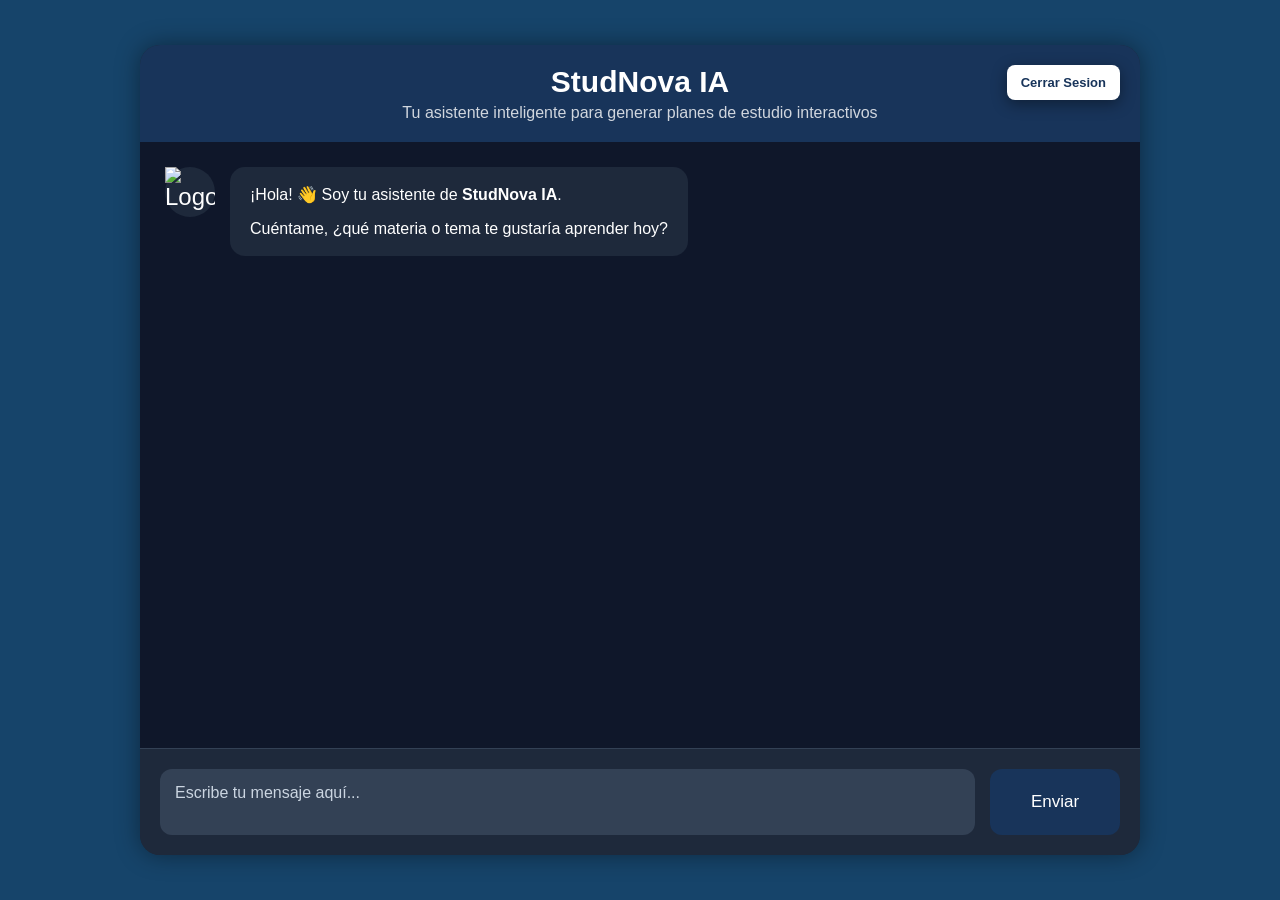
==== ia/interfaz.html @ df1944ea "nose" ====
<!DOCTYPE html>
<html lang="es">
<head>
    <meta charset="UTF-8">
    <meta name="viewport" content="width=device-width, initial-scale=1.0">
    <title>StudNova IA - Chat</title>
    <link rel="stylesheet" href="/ia/css.css">
</head>
<body>

    <div class="contenedor">
        <div class="header">
           <button type="button" class="cerrar-sesion" onclick="cerrarSesion()">Cerrar Sesion</button>
            <h1>StudNova IA</h1>
            <p>Tu asistente inteligente para generar planes de estudio interactivos</p>
        </div>

        <div class="chat" id="chat-box">
            <div class="mensaje">
                <div class="avatar"> <img src="/login/image.png" alt="Logo" width="50" height="50" class="logo"></div>
                <div class="contenido">
                    <p>¡Hola! 👋 Soy tu asistente de <strong>StudNova IA</strong>.</p>
                    <p style="margin-top: 8px;">Cuéntame, ¿qué materia o tema te gustaría aprender hoy?</p>
                </div>
            </div>
        </div>

        <div class="escribir">
            <textarea id="prompt-input" rows="2" placeholder="Escribe tu mensaje aquí..." onkeydown="manejarEnter(event)"></textarea>
            <button id="btn-enviar" onclick="enviarMensaje()">Enviar</button>
        </div>
    </div>

    <script>
        function cerrarSesion() {
            if (!confirm("¿Seguro que quieres cerrar sesión?")) return;
            localStorage.clear();
            sessionStorage.clear();
            window.location.href = "/login/login.html";
        }

        const chatBox = document.getElementById('chat-box');
        const promptInput = document.getElementById('prompt-input');
        const btnEnviar = document.getElementById('btn-enviar');
        let historialConversacion = [];

        function manejarEnter(e) {
            if (e.key === 'Enter' && !e.shiftKey) {
                e.preventDefault();
                enviarMensaje();
            }
        }

        async function enviarMensaje() {
            const texto = promptInput.value.trim();
            if (!texto) return;
            agregarMensajeUsuario(texto);
            historialConversacion.push({ rol: "usuario", texto: texto });
            promptInput.value = '';
            btnEnviar.disabled = true;
            btnEnviar.style.opacity = '0.5';
            const idCarga = agregarMensajeCarga();
            scrollAlFondo();
            try {
                const respuesta = await fetch('/api/ia/generar', {
                    method: 'POST',
                    headers: { 'Content-Type': 'application/json' },
                    body: JSON.stringify({ prompt: texto, historial: historialConversacion })
                });
                let datos;
                const textoRespuesta = await respuesta.text();
                try { datos = JSON.parse(textoRespuesta); } catch { throw new Error(textoRespuesta || 'Error en la respuesta del servidor'); }
                if (!respuesta.ok) throw new Error(datos.detail || 'Ocurrió un error al procesar');
                const textoIA = datos.mensaje || "He procesado tu respuesta.";
                historialConversacion.push({ rol: "ia", texto: textoIA });
                removerElemento(idCarga);
                agregarMensajeIA(datos);
            } catch (error) {
                removerElemento(idCarga);
                agregarMensajeError(error.message);
            } finally {
                btnEnviar.disabled = false;
                btnEnviar.style.opacity = '1';
                promptInput.focus();
                scrollAlFondo();
            }
        }

        function agregarMensajeUsuario(texto) {
            const div = document.createElement('div');
            div.className = 'mensaje';
            div.style.flexDirection = 'row-reverse';
            div.innerHTML = `<div class="avatar" style="background:#1e293b">👩🏻‍💻</div><div class="contenido" style="background:#1e293b"><p>${escaparHTML(texto)}</p></div>`;
            chatBox.appendChild(div);
        }
        function agregarMensajeCarga() {
            const id = 'carga-' + Date.now();
            const div = document.createElement('div');
            div.className = 'mensaje';
            div.id = id;
            div.innerHTML = `<div class="avatar">🤖</div><div class="contenido"><p>⏳ <em>StudNova IA está respondiendo...</em></p></div>`;
            chatBox.appendChild(div);
            return id;
        }
        function agregarMensajeIA(datos) {
            const div = document.createElement('div');
            div.className = 'mensaje';
            const tienePlan = (datos.tipo === "plan_generado") || (datos.plan && datos.plan.modulos && datos.plan.modulos.length > 0) || (datos.modulos && datos.modulos.length > 0);
            if (!tienePlan) {
                const mensajeTexto = datos.mensaje || (typeof datos === 'string' ? datos : "Cuéntame más sobre lo que quieres aprender.");
                div.innerHTML = `<div class="avatar">🤖</div><div class="contenido"><p>${escaparHTML(mensajeTexto)}</p></div>`;
            } else {
                const planObjeto = datos.plan || datos;
                localStorage.setItem("plan_estudio_actual", JSON.stringify(planObjeto));
                const mensajeTexto = datos.mensaje || "✨ ¡Plan de estudio generado con éxito!";
                div.innerHTML = `<div class="avatar">🤖</div><div class="contenido" style="width: 85%;"><p><strong>${escaparHTML(mensajeTexto)}</strong></p><p style="margin-top: 5px; font-size: 14px; opacity: 0.9;">He estructurado tu ruta de aprendizaje a tu medida con quizzes y control de fatiga.</p><div style="margin: 12px 0;"><a href="/principal/interfaz plan de estudio/visor_plan.html" target="_blank" style="display:inline-block; padding: 8px 16px; background:#2563eb; color:white; text-decoration:none; border-radius:8px; font-weight:bold; font-size:14px;">↗️ Abrir Plan en Pantalla Completa</a></div><div style="border-radius: 10px; overflow: hidden; border: 1px solid #334155; margin-top: 10px;"><iframe src="/principal/interfaz plan de estudio/visor_plan.html" style="width: 100%; height: 500px; border: none; background: #0f172a;"></iframe></div></div>`;
            }
            chatBox.appendChild(div);
        }
        function agregarMensajeError(mensaje) {
            const div = document.createElement('div');
            div.className = 'mensaje';
            div.innerHTML = `<div class="avatar" style="background:#dc2626;">⚠️</div><div class="contenido" style="background:#7f1d1d;"><p><strong>Error:</strong> ${escaparHTML(mensaje)}</p></div>`;
            chatBox.appendChild(div);
        }
        function removerElemento(id) { const el = document.getElementById(id); if (el) el.remove(); }
        function scrollAlFondo() { chatBox.scrollTop = chatBox.scrollHeight; }
        function escaparHTML(str) { return str.replace(/&/g, "&amp;").replace(/</g, "&lt;").replace(/>/g, "&gt;"); }
    </script>
</body>
</html>
---- ia/css.css ----
*{
    margin:0;
    padding:0;
    box-sizing:border-box;
    font-family:Arial, Helvetica, sans-serif;
}

body{
    background:#16446A;
    display:flex;
    justify-content:center;
    align-items:center;
    height:100vh;
}

.contenedor{
    width:1000px;
    height:90vh;
    background:#1e293b;
    border-radius:20px;
    overflow:hidden;
    display:flex;
    flex-direction:column;
    box-shadow:0px 0px 25px rgba(0,0,0,.4);
    
}

.header{
    background:#18345A;
    color:white;
    padding:20px;
    text-align:center;
    position: relative;
    
}

.header h1{
    font-size:30px;
}

.header p{
    margin-top:5px;
    opacity:.8;
}

.chat{
    flex:1;
    padding:25px;
    overflow-y:auto;
    background:#0f172a;
}

.mensaje{
    display:flex;
    gap:15px;
    margin-bottom:20px;
}

.avatar{
    width:50px;
    height:50px;
    border-radius:50%;
    background:#1e293b;
    color:white;
    display:flex;
    justify-content:center;
    align-items:center;
    font-size:24px;
}

.contenido{
    background:#1e293b;
    color:white;
    padding:15px 20px;
    border-radius:15px;
    max-width:75%;
    line-height:1.6;
}

.escribir{
    display:flex;
    gap:15px;
    padding:20px;
    background:#1e293b;
    border-top:1px solid #334155;
}

textarea{
    flex:1;
    resize:none;
    border:none;
    outline:none;
    border-radius:12px;
    padding:15px;
    font-size:16px;
    background:#334155;
    color:white;
}

textarea::placeholder{
    color:#cbd5e1;
}

button{
    width:130px;
    border:none;
    border-radius:12px;
    background:#18345A;
    color:white;
    font-size:17px;
    cursor:pointer;
    transition:.3s;
}

button:hover{
    background:#1d4ed8;
}

::-webkit-scrollbar{
    width:8px;
}

::-webkit-scrollbar-thumb{
    background:#475569;
    border-radius:10px;
}

::-webkit-scrollbar-track{
    background:#0f172a;
}

.header{
    background:#18345A;
    color:white;
    padding:20px;
    text-align:center;
    position: relative; /* <-- ESTO ES LO IMPORTANTE */
}

.cerrar-sesion{
    position: absolute;
    top: 20px;
    right: 20px;
    z-index: 10;

    width: auto; /* ya no 40px porque "Cerrar Sesion" no cabe en 40px */
    height: 35px;
    padding: 0 14px;

    display: flex;
    justify-content: center;
    align-items: center;

    background: white;
    color: #18345A;
    font-weight: bold;
    font-size: 13px;
    border-radius: 8px;
    border: none;
    box-shadow: 0 4px 15px rgba(0,0,0,0.4);
    cursor: pointer;
    text-decoration: none;
}

.cerrar-sesion:hover{
    background: #ff4444;
    color: white;
}
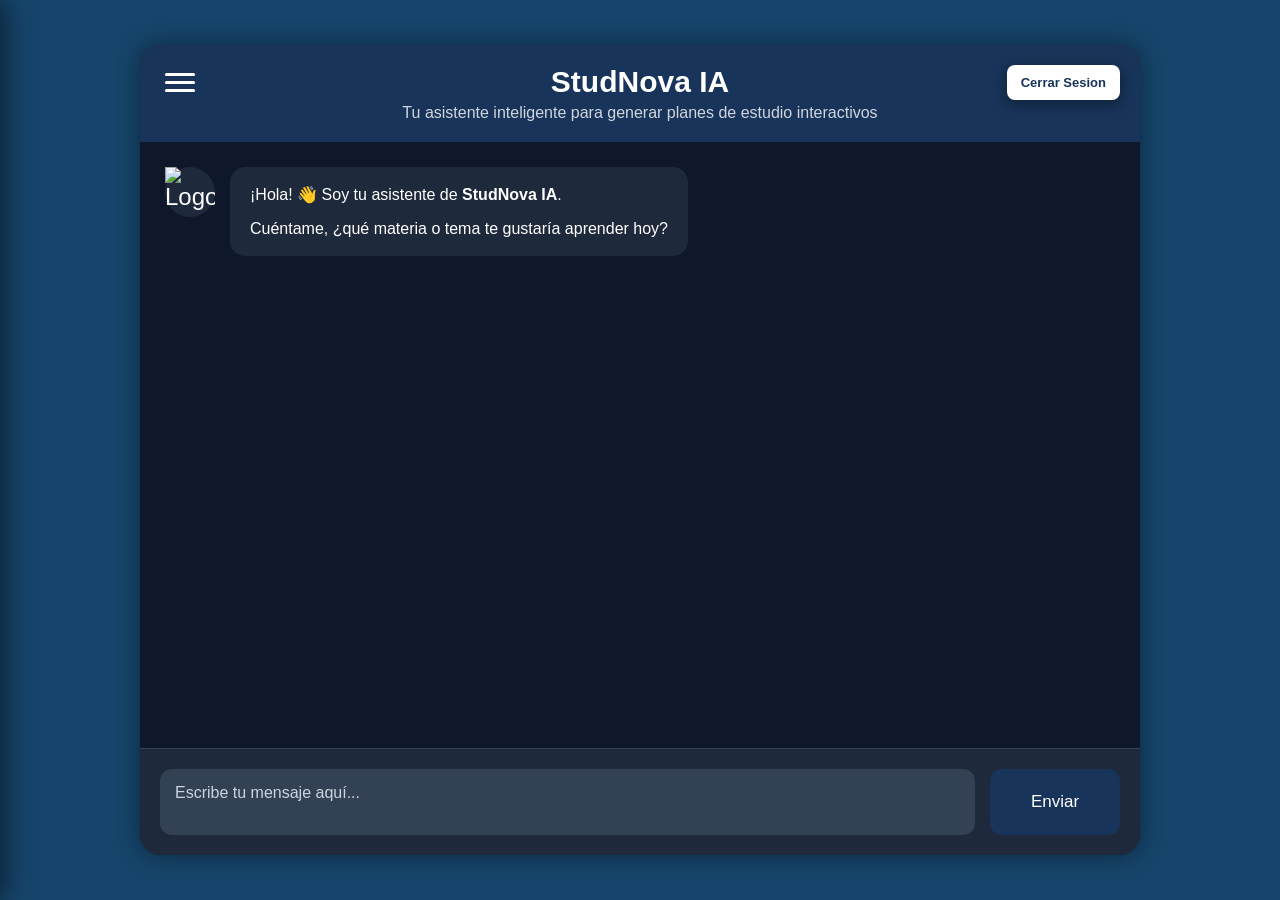
==== commit 6d1e07c0: "nuevos codigos" ====
--- a/ia/interfaz.html
+++ b/ia/interfaz.html
@@ -8,9 +8,31 @@
 </head>
 <body>
 
+    <!-- Overlay para cerrar el menú al hacer clic afuera -->
+    <div class="overlay" id="overlay" onclick="toggleMenu()"></div>
+
+    <!-- Menú Lateral Izquierdo (Historial) -->
+    <aside class="sidebar" id="sidebar">
+        <div class="sidebar-header">
+            <h2>Historial de Planes</h2>
+            <button class="close-btn" id="closeBtn" onclick="toggleMenu()">&times;</button>
+        </div>
+        <div class="sidebar-content">
+            <ul class="history-list" id="history-list">
+                <!-- Los planes guardados se cargarán aquí dinámicamente desde la BD -->
+            </ul>
+        </div>
+    </aside>
+
     <div class="contenedor">
         <div class="header">
-           <button type="button" class="cerrar-sesion" onclick="cerrarSesion()">Cerrar Sesion</button>
+            <!-- Botón Menú Hamburguesa en la zona izquierda -->
+            <button class="hamburger-btn" id="menuToggle" onclick="toggleMenu()" aria-label="Abrir historial">
+                <span></span>
+                <span></span>
+                <span></span>
+            </button>
+            <button type="button" class="cerrar-sesion" onclick="cerrarSesion()">Cerrar Sesion</button>
             <h1>StudNova IA</h1>
             <p>Tu asistente inteligente para generar planes de estudio interactivos</p>
         </div>
@@ -42,7 +64,19 @@
         const chatBox = document.getElementById('chat-box');
         const promptInput = document.getElementById('prompt-input');
         const btnEnviar = document.getElementById('btn-enviar');
+        const sidebar = document.getElementById('sidebar');
+        const overlay = document.getElementById('overlay');
+        const historyList = document.getElementById('history-list');
+
         let historialConversacion = [];
+
+        // Cargar historial desde la base de datos al iniciar la aplicación
+        document.addEventListener('DOMContentLoaded', cargarHistorialPlanes);
+
+        function toggleMenu() {
+            sidebar.classList.toggle('active');
+            overlay.classList.toggle('active');
+        }
 
         function manejarEnter(e) {
             if (e.key === 'Enter' && !e.shiftKey) {
@@ -54,27 +88,64 @@
         async function enviarMensaje() {
             const texto = promptInput.value.trim();
             if (!texto) return;
+
+            // 1. Obtener usuario de la sesión o asignar 1 por defecto (para pruebas)
+            let idUsuario = 1;
+            try {
+                const usuarioStr = localStorage.getItem("usuario") || sessionStorage.getItem("usuario");
+                if (usuarioStr) {
+                    const u = JSON.parse(usuarioStr);
+                    idUsuario = u.id_usuario || u.id || 1;
+                }
+            } catch (e) {
+                idUsuario = 1;
+            }
+
             agregarMensajeUsuario(texto);
             historialConversacion.push({ rol: "usuario", texto: texto });
+            
             promptInput.value = '';
             btnEnviar.disabled = true;
             btnEnviar.style.opacity = '0.5';
+
             const idCarga = agregarMensajeCarga();
             scrollAlFondo();
-            try {
-                const respuesta = await fetch('/api/ia/generar', {
+
+            try {
+                // 2. Apuntar directamente al backend FastAPI y enviar los campos requeridos
+                const respuesta = await fetch("http://127.0.0.1:8000/prompt-ia/chat", {
                     method: 'POST',
-                    headers: { 'Content-Type': 'application/json' },
-                    body: JSON.stringify({ prompt: texto, historial: historialConversacion })
+                    headers: { 
+                        'Content-Type': 'application/json',
+                        'Accept': 'application/json'
+                    },
+                    body: JSON.stringify({ 
+                        mensaje: texto, 
+                        id_usuario: Number(idUsuario),
+                        id_plan: null 
+                    })
                 });
+
                 let datos;
                 const textoRespuesta = await respuesta.text();
-                try { datos = JSON.parse(textoRespuesta); } catch { throw new Error(textoRespuesta || 'Error en la respuesta del servidor'); }
+
+                try { 
+                    datos = JSON.parse(textoRespuesta); 
+                } catch { 
+                    throw new Error(textoRespuesta || 'Error en la respuesta del servidor'); 
+                }
+
                 if (!respuesta.ok) throw new Error(datos.detail || 'Ocurrió un error al procesar');
-                const textoIA = datos.mensaje || "He procesado tu respuesta.";
+
+                // 3. Extraer 'respuesta' (lo que retorna el router en Python)
+                const textoIA = datos.respuesta || datos.mensaje || "He procesado tu respuesta.";
                 historialConversacion.push({ rol: "ia", texto: textoIA });
+
                 removerElemento(idCarga);
-                agregarMensajeIA(datos);
+                
+                // Mantener las estructuras exactas de tu frontend
+                agregarMensajeIA({ ...datos, mensaje: textoIA });
+
             } catch (error) {
                 removerElemento(idCarga);
                 agregarMensajeError(error.message);
@@ -93,6 +164,7 @@
             div.innerHTML = `<div class="avatar" style="background:#1e293b">👩🏻‍💻</div><div class="contenido" style="background:#1e293b"><p>${escaparHTML(texto)}</p></div>`;
             chatBox.appendChild(div);
         }
+
         function agregarMensajeCarga() {
             const id = 'carga-' + Date.now();
             const div = document.createElement('div');
@@ -102,30 +174,97 @@
             chatBox.appendChild(div);
             return id;
         }
+
         function agregarMensajeIA(datos) {
             const div = document.createElement('div');
             div.className = 'mensaje';
             const tienePlan = (datos.tipo === "plan_generado") || (datos.plan && datos.plan.modulos && datos.plan.modulos.length > 0) || (datos.modulos && datos.modulos.length > 0);
+            
             if (!tienePlan) {
                 const mensajeTexto = datos.mensaje || (typeof datos === 'string' ? datos : "Cuéntame más sobre lo que quieres aprender.");
                 div.innerHTML = `<div class="avatar">🤖</div><div class="contenido"><p>${escaparHTML(mensajeTexto)}</p></div>`;
             } else {
                 const planObjeto = datos.plan || datos;
+                
+                // Guardar como plan actual e inmediatamente refrescar el historial desde la BD
                 localStorage.setItem("plan_estudio_actual", JSON.stringify(planObjeto));
+                cargarHistorialPlanes();
+
                 const mensajeTexto = datos.mensaje || "✨ ¡Plan de estudio generado con éxito!";
                 div.innerHTML = `<div class="avatar">🤖</div><div class="contenido" style="width: 85%;"><p><strong>${escaparHTML(mensajeTexto)}</strong></p><p style="margin-top: 5px; font-size: 14px; opacity: 0.9;">He estructurado tu ruta de aprendizaje a tu medida con quizzes y control de fatiga.</p><div style="margin: 12px 0;"><a href="/principal/interfaz plan de estudio/visor_plan.html" target="_blank" style="display:inline-block; padding: 8px 16px; background:#2563eb; color:white; text-decoration:none; border-radius:8px; font-weight:bold; font-size:14px;">↗️ Abrir Plan en Pantalla Completa</a></div><div style="border-radius: 10px; overflow: hidden; border: 1px solid #334155; margin-top: 10px;"><iframe src="/principal/interfaz plan de estudio/visor_plan.html" style="width: 100%; height: 500px; border: none; background: #0f172a;"></iframe></div></div>`;
             }
             chatBox.appendChild(div);
         }
+
+        // Cargar los planes guardados en la BD mediante API REST
+        async function cargarHistorialPlanes() {
+            let idUsuario = 1;
+            try {
+                const usuarioStr = localStorage.getItem("usuario") || sessionStorage.getItem("usuario");
+                if (usuarioStr) {
+                    const u = JSON.parse(usuarioStr);
+                    idUsuario = u.id_usuario || u.id || 1;
+                }
+            } catch (e) {
+                idUsuario = 1;
+            }
+
+            historyList.innerHTML = '';
+
+            try {
+                const respuesta = await fetch(`http://127.0.0.1:8000/plan-estudio/usuario/${idUsuario}`);
+                
+                if (!respuesta.ok) {
+                    throw new Error("No se pudieron obtener los planes del usuario.");
+                }
+
+                const planes = await respuesta.json();
+
+                if (!planes || planes.length === 0) {
+                    historyList.innerHTML = '<li class="sin-planes">No hay planes creados aún.</li>';
+                    return;
+                }
+
+                planes.forEach(item => {
+                    const li = document.createElement('li');
+                    li.className = 'history-item';
+                    
+                    const fechaFormateada = item.fecha_creacion 
+                        ? new Date(item.fecha_creacion).toLocaleDateString() 
+                        : (item.fecha || "Reciente");
+
+                    // Si el plan viene con su propiedad de JSON o directamente la estructura
+                    const contenidoPlan = item.contenido_json ? (typeof item.contenido_json === 'string' ? JSON.parse(item.contenido_json) : item.contenido_json) : item;
+
+                    li.onclick = () => cargarPlanSeleccionado(contenidoPlan);
+                    li.innerHTML = `
+                        <span class="plan-title">${escaparHTML(item.titulo || item.nombre || "Plan de Estudio")}</span>
+                        <span class="plan-date">${fechaFormateada}</span>
+                    `;
+                    historyList.appendChild(li);
+                });
+
+            } catch (error) {
+                console.error("Error al cargar historial desde la BD:", error);
+                historyList.innerHTML = '<li class="sin-planes">No hay planes creados aún.</li>';
+            }
+        }
+
+        function cargarPlanSeleccionado(plan) {
+            localStorage.setItem("plan_estudio_actual", JSON.stringify(plan));
+            window.open('/principal/interfaz plan de estudio/visor_plan.html', '_blank');
+        }
+
         function agregarMensajeError(mensaje) {
             const div = document.createElement('div');
             div.className = 'mensaje';
             div.innerHTML = `<div class="avatar" style="background:#dc2626;">⚠️</div><div class="contenido" style="background:#7f1d1d;"><p><strong>Error:</strong> ${escaparHTML(mensaje)}</p></div>`;
             chatBox.appendChild(div);
         }
+
         function removerElemento(id) { const el = document.getElementById(id); if (el) el.remove(); }
         function scrollAlFondo() { chatBox.scrollTop = chatBox.scrollHeight; }
-        function escaparHTML(str) { return str.replace(/&/g, "&amp;").replace(/</g, "&lt;").replace(/>/g, "&gt;"); }
+        function escaparHTML(str) { return str ? str.replace(/&/g, "&amp;").replace(/</g, "&lt;").replace(/>/g, "&gt;") : ''; }
     </script>
 </body>
 </html>
--- a/ia/css.css
+++ b/ia/css.css
@@ -1,168 +1,321 @@
-*{
-    margin:0;
-    padding:0;
-    box-sizing:border-box;
-    font-family:Arial, Helvetica, sans-serif;
-}
-
-body{
-    background:#16446A;
-    display:flex;
-    justify-content:center;
-    align-items:center;
-    height:100vh;
-}
-
-.contenedor{
-    width:1000px;
-    height:90vh;
-    background:#1e293b;
-    border-radius:20px;
-    overflow:hidden;
-    display:flex;
-    flex-direction:column;
-    box-shadow:0px 0px 25px rgba(0,0,0,.4);
-    
-}
-
-.header{
-    background:#18345A;
-    color:white;
-    padding:20px;
-    text-align:center;
-    position: relative;
-    
-}
-
-.header h1{
-    font-size:30px;
-}
-
-.header p{
-    margin-top:5px;
-    opacity:.8;
-}
-
-.chat{
-    flex:1;
-    padding:25px;
-    overflow-y:auto;
-    background:#0f172a;
-}
-
-.mensaje{
-    display:flex;
-    gap:15px;
-    margin-bottom:20px;
-}
-
-.avatar{
-    width:50px;
-    height:50px;
-    border-radius:50%;
-    background:#1e293b;
-    color:white;
-    display:flex;
-    justify-content:center;
-    align-items:center;
-    font-size:24px;
-}
-
-.contenido{
-    background:#1e293b;
-    color:white;
-    padding:15px 20px;
-    border-radius:15px;
-    max-width:75%;
-    line-height:1.6;
-}
-
-.escribir{
-    display:flex;
-    gap:15px;
-    padding:20px;
-    background:#1e293b;
-    border-top:1px solid #334155;
-}
-
-textarea{
-    flex:1;
-    resize:none;
-    border:none;
-    outline:none;
-    border-radius:12px;
-    padding:15px;
-    font-size:16px;
-    background:#334155;
-    color:white;
-}
-
-textarea::placeholder{
-    color:#cbd5e1;
-}
-
-button{
-    width:130px;
-    border:none;
-    border-radius:12px;
-    background:#18345A;
-    color:white;
-    font-size:17px;
-    cursor:pointer;
-    transition:.3s;
-}
-
-button:hover{
-    background:#1d4ed8;
-}
-
-::-webkit-scrollbar{
-    width:8px;
-}
-
-::-webkit-scrollbar-thumb{
-    background:#475569;
-    border-radius:10px;
-}
-
-::-webkit-scrollbar-track{
-    background:#0f172a;
-}
-
-.header{
-    background:#18345A;
-    color:white;
-    padding:20px;
-    text-align:center;
-    position: relative; /* <-- ESTO ES LO IMPORTANTE */
-}
-
-.cerrar-sesion{
-    position: absolute;
-    top: 20px;
-    right: 20px;
-    z-index: 10;
-
-    width: auto; /* ya no 40px porque "Cerrar Sesion" no cabe en 40px */
-    height: 35px;
-    padding: 0 14px;
-
-    display: flex;
-    justify-content: center;
-    align-items: center;
-
-    background: white;
-    color: #18345A;
-    font-weight: bold;
-    font-size: 13px;
-    border-radius: 8px;
-    border: none;
-    box-shadow: 0 4px 15px rgba(0,0,0,0.4);
-    cursor: pointer;
-    text-decoration: none;
-}
-
-.cerrar-sesion:hover{
-    background: #ff4444;
-    color: white;
-}
+* {
+  margin: 0;
+  padding: 0;
+  box-sizing: border-box;
+  font-family: Arial, Helvetica, sans-serif;
+}
+
+body {
+  background: #16446A;
+  display: flex;
+  justify-content: center;
+  align-items: center;
+  height: 100vh;
+  overflow: hidden;
+}
+
+.contenedor {
+  width: 1000px;
+  height: 90vh;
+  background: #1e293b;
+  border-radius: 20px;
+  overflow: hidden;
+  display: flex;
+  flex-direction: column;
+  box-shadow: 0px 0px 25px rgba(0, 0, 0, 0.4);
+  position: relative;
+}
+
+.header {
+  background: #18345A;
+  color: white;
+  padding: 20px;
+  text-align: center;
+  position: relative;
+  display: flex;
+  flex-direction: column;
+  align-items: center;
+  justify-content: center;
+}
+
+.header h1 {
+  font-size: 30px;
+}
+
+.header p {
+  margin-top: 5px;
+  opacity: 0.8;
+}
+
+/* ==========================================
+   BOTÓN HAMBURGUESA Y MENÚ LATERAL (NUEVO)
+   ========================================== */
+
+.hamburger-btn {
+  position: absolute;
+  top: 20px;
+  left: 20px;
+  z-index: 10;
+  width: 40px;
+  height: 35px;
+  background: transparent;
+  border: none;
+  display: flex;
+  flex-direction: column;
+  justify-content: space-around;
+  cursor: pointer;
+  padding: 5px;
+}
+
+.hamburger-btn span {
+  width: 100%;
+  height: 3px;
+  background-color: white;
+  border-radius: 2px;
+  transition: all 0.3s ease;
+}
+
+.hamburger-btn:hover span {
+  background-color: #38bdf8;
+}
+
+/* Overlay / Fondo oscuro al abrir el menú */
+.overlay {
+  position: fixed;
+  top: 0;
+  left: 0;
+  width: 100vw;
+  height: 100vh;
+  background: rgba(0, 0, 0, 0.6);
+  opacity: 0;
+  visibility: hidden;
+  transition: all 0.3s ease;
+  z-index: 99;
+}
+
+.overlay.active {
+  opacity: 1;
+  visibility: visible;
+}
+
+/* Sidebar Desplegable */
+.sidebar {
+  position: fixed;
+  top: 0;
+  left: -320px;
+  width: 320px;
+  height: 100vh;
+  background: #1e293b;
+  border-right: 1px solid #334155;
+  box-shadow: 5px 0 25px rgba(0, 0, 0, 0.5);
+  transition: left 0.3s ease-in-out;
+  z-index: 100;
+  display: flex;
+  flex-direction: column;
+}
+
+.sidebar.active {
+  left: 0;
+}
+
+.sidebar-header {
+  padding: 20px;
+  background: #18345A;
+  color: white;
+  display: flex;
+  justify-content: space-between;
+  align-items: center;
+  border-bottom: 1px solid #334155;
+}
+
+.sidebar-header h2 {
+  font-size: 18px;
+  font-weight: bold;
+}
+
+.close-btn {
+  background: transparent;
+  border: none;
+  color: white;
+  font-size: 24px;
+  cursor: pointer;
+  width: auto;
+  height: auto;
+  padding: 0 8px;
+}
+
+.close-btn:hover {
+  background: transparent;
+  color: #ef4444;
+}
+
+.sidebar-content {
+  flex: 1;
+  overflow-y: auto;
+  padding: 15px;
+}
+
+/* Lista de Planes Guardados */
+.history-list {
+  list-style: none;
+  display: flex;
+  flex-direction: column;
+  gap: 10px;
+}
+
+.history-item {
+  background: #0f172a;
+  padding: 12px 15px;
+  border-radius: 10px;
+  border: 1px solid #334155;
+  cursor: pointer;
+  transition: all 0.2s ease;
+  display: flex;
+  flex-direction: column;
+  gap: 4px;
+}
+
+.history-item:hover {
+  background: #2563eb;
+  border-color: #3b82f6;
+  transform: translateX(4px);
+}
+
+.plan-title {
+  color: white;
+  font-weight: bold;
+  font-size: 14px;
+}
+
+.plan-date {
+  color: #94a3b8;
+  font-size: 11px;
+}
+
+.history-item:hover .plan-date {
+  color: #e2e8f0;
+}
+
+.sin-planes {
+  color: #94a3b8;
+  text-align: center;
+  padding: 20px 0;
+  font-size: 14px;
+}
+
+/* ==========================================
+   CHAT Y SECCIONES EXISTENTES
+   ========================================== */
+
+.cerrar-sesion {
+  position: absolute;
+  top: 20px;
+  right: 20px;
+  z-index: 10;
+  width: auto;
+  height: 35px;
+  padding: 0 14px;
+  display: flex;
+  justify-content: center;
+  align-items: center;
+  background: white;
+  color: #18345A;
+  font-weight: bold;
+  font-size: 13px;
+  border-radius: 8px;
+  border: none;
+  box-shadow: 0 4px 15px rgba(0, 0, 0, 0.4);
+  cursor: pointer;
+  text-decoration: none;
+}
+
+.cerrar-sesion:hover {
+  background: #ff4444;
+  color: white;
+}
+
+.chat {
+  flex: 1;
+  padding: 25px;
+  overflow-y: auto;
+  background: #0f172a;
+}
+
+.mensaje {
+  display: flex;
+  gap: 15px;
+  margin-bottom: 20px;
+}
+
+.avatar {
+  width: 50px;
+  height: 50px;
+  border-radius: 50%;
+  background: #1e293b;
+  color: white;
+  display: flex;
+  justify-content: center;
+  align-items: center;
+  font-size: 24px;
+}
+
+.contenido {
+  background: #1e293b;
+  color: white;
+  padding: 15px 20px;
+  border-radius: 15px;
+  max-width: 75%;
+  line-height: 1.6;
+}
+
+.escribir {
+  display: flex;
+  gap: 15px;
+  padding: 20px;
+  background: #1e293b;
+  border-top: 1px solid #334155;
+}
+
+textarea {
+  flex: 1;
+  resize: none;
+  border: none;
+  outline: none;
+  border-radius: 12px;
+  padding: 15px;
+  font-size: 16px;
+  background: #334155;
+  color: white;
+}
+
+textarea::placeholder {
+  color: #cbd5e1;
+}
+
+button {
+  width: 130px;
+  border: none;
+  border-radius: 12px;
+  background: #18345A;
+  color: white;
+  font-size: 17px;
+  cursor: pointer;
+  transition: .3s;
+}
+
+button:hover {
+  background: #1d4ed8;
+}
+
+::-webkit-scrollbar {
+  width: 8px;
+}
+
+::-webkit-scrollbar-thumb {
+  background: #475569;
+  border-radius: 10px;
+}
+
+::-webkit-scrollbar-track {
+  background: #0f172a;
+}
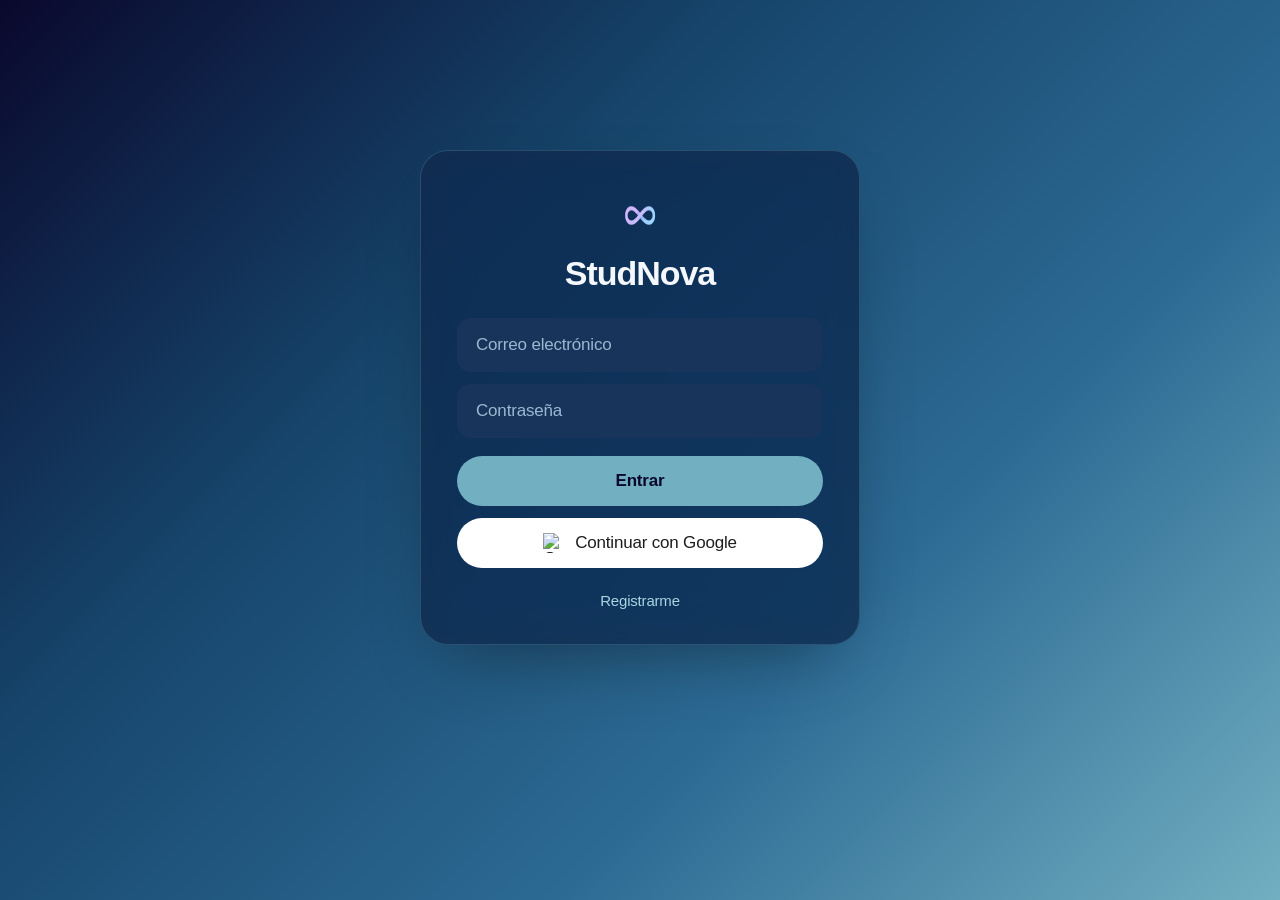
==== commit a4ca85e8: "nose" ====
--- a/ia/interfaz.html
+++ b/ia/interfaz.html
@@ -18,6 +18,9 @@
             <button class="close-btn" id="closeBtn" onclick="toggleMenu()">&times;</button>
         </div>
         <div class="sidebar-content">
+            <button type="button" class="btn-sidebar-nuevo-chat" onclick="iniciarNuevoChat()">
+                <span>➕</span> Nuevo Chat
+            </button>
             <ul class="history-list" id="history-list">
                 <!-- Los planes guardados se cargarán aquí dinámicamente desde la BD -->
             </ul>
@@ -32,14 +35,17 @@
                 <span></span>
                 <span></span>
             </button>
+            <button type="button" class="btn-nuevo-chat" onclick="iniciarNuevoChat()" title="Iniciar un nuevo chat">➕ Nuevo Chat</button>
             <button type="button" class="cerrar-sesion" onclick="cerrarSesion()">Cerrar Sesion</button>
             <h1>StudNova IA</h1>
-            <p>Tu asistente inteligente para generar planes de estudio interactivos</p>
+            <p>Tu asistente inteligente para generar planes de estudio</p>
         </div>
 
         <div class="chat" id="chat-box">
             <div class="mensaje">
-                <div class="avatar"> <img src="/login/image.png" alt="Logo" width="50" height="50" class="logo"></div>
+                <div class="avatar">
+                    <img src="avatar.png" alt="Logo" width="50" height="50" class="logo" style="border-radius:50%; object-fit:cover;">
+                </div>
                 <div class="contenido">
                     <p>¡Hola! 👋 Soy tu asistente de <strong>StudNova IA</strong>.</p>
                     <p style="margin-top: 8px;">Cuéntame, ¿qué materia o tema te gustaría aprender hoy?</p>
@@ -47,224 +53,63 @@
             </div>
         </div>
 
+        <!-- Contenedor del archivo adjunto y opciones de configuración del plan -->
+        <div id="contenedor-adjunto" class="contenedor-adjunto" style="display: none;">
+            <div class="adjunto-info">
+                <span class="icono-archivo">📄</span>
+                <span id="nombre-archivo-adjunto" class="nombre-archivo">archivo.pdf</span>
+                <button type="button" class="btn-quitar-adjunto" onclick="quitarArchivoAdjunto()" title="Quitar archivo">&times;</button>
+            </div>
+            <div class="adjunto-opciones">
+                <label for="select-modulos">Módulos:</label>
+                <select id="select-modulos" class="selector-opcion">
+                    <option value="">Automático</option>
+                    <option value="2">2 módulos</option>
+                    <option value="3">3 módulos</option>
+                    <option value="4">4 módulos</option>
+                    <option value="5">5 módulos</option>
+                    <option value="6">6 módulos</option>
+                </select>
+
+                <label for="select-duracion">Duración:</label>
+                <select id="select-duracion" class="selector-opcion">
+                    <option value="">Automática</option>
+                    <option value="1 semana">1 semana</option>
+                    <option value="2 semanas">2 semanas</option>
+                    <option value="3 semanas">3 semanas</option>
+                    <option value="4 semanas">4 semanas</option>
+                    <option value="2 meses">2 meses</option>
+                </select>
+            </div>
+        </div>
+
         <div class="escribir">
-            <textarea id="prompt-input" rows="2" placeholder="Escribe tu mensaje aquí..." onkeydown="manejarEnter(event)"></textarea>
+            <!-- Botón Clip para adjuntar documentos (PDF, TXT, OCR) -->
+            <button type="button" id="btn-adjuntar" class="btn-adjuntar" onclick="activarInputArchivo()" title="Adjuntar temario o documento (PDF, TXT, OCR)">
+                📎
+            </button>
+            <input type="file" id="input-archivo" accept=".pdf,.txt,.md,.csv,.png,.jpg,.jpeg" style="display: none;" onchange="manejarArchivoSeleccionado(event)">
+
+            <textarea id="prompt-input" rows="2" placeholder="Escribe tu mensaje o instrucciones para el plan..." onkeydown="manejarEnter(event)"></textarea>
             <button id="btn-enviar" onclick="enviarMensaje()">Enviar</button>
         </div>
     </div>
 
-    <script>
-        function cerrarSesion() {
-            if (!confirm("¿Seguro que quieres cerrar sesión?")) return;
-            localStorage.clear();
-            sessionStorage.clear();
-            window.location.href = "/login/login.html";
-        }
+    <!-- Modal Emergente: Lección Completada -->
+    <div id="modal-completado" class="modal-overlay">
+        <div class="modal-contenido">
+            <div class="modal-icono">🏆</div>
+            <h3 class="modal-titulo">¡Lección Completada!</h3>
+            <p id="texto-motivacional" class="modal-texto">
+                <!-- El mensaje aleatorio se inserta dinámicamente con JS -->
+            </p>
+            <button type="button" class="btn-cerrar-modal" onclick="cerrarModalCompletado()">
+                Continuar estudiando ✨
+            </button>
+        </div>
+    </div>
 
-        const chatBox = document.getElementById('chat-box');
-        const promptInput = document.getElementById('prompt-input');
-        const btnEnviar = document.getElementById('btn-enviar');
-        const sidebar = document.getElementById('sidebar');
-        const overlay = document.getElementById('overlay');
-        const historyList = document.getElementById('history-list');
-
-        let historialConversacion = [];
-
-        // Cargar historial desde la base de datos al iniciar la aplicación
-        document.addEventListener('DOMContentLoaded', cargarHistorialPlanes);
-
-        function toggleMenu() {
-            sidebar.classList.toggle('active');
-            overlay.classList.toggle('active');
-        }
-
-        function manejarEnter(e) {
-            if (e.key === 'Enter' && !e.shiftKey) {
-                e.preventDefault();
-                enviarMensaje();
-            }
-        }
-
-        async function enviarMensaje() {
-            const texto = promptInput.value.trim();
-            if (!texto) return;
-
-            // 1. Obtener usuario de la sesión o asignar 1 por defecto (para pruebas)
-            let idUsuario = 1;
-            try {
-                const usuarioStr = localStorage.getItem("usuario") || sessionStorage.getItem("usuario");
-                if (usuarioStr) {
-                    const u = JSON.parse(usuarioStr);
-                    idUsuario = u.id_usuario || u.id || 1;
-                }
-            } catch (e) {
-                idUsuario = 1;
-            }
-
-            agregarMensajeUsuario(texto);
-            historialConversacion.push({ rol: "usuario", texto: texto });
-            
-            promptInput.value = '';
-            btnEnviar.disabled = true;
-            btnEnviar.style.opacity = '0.5';
-
-            const idCarga = agregarMensajeCarga();
-            scrollAlFondo();
-
-            try {
-                // 2. Apuntar directamente al backend FastAPI y enviar los campos requeridos
-                const respuesta = await fetch("http://127.0.0.1:8000/prompt-ia/chat", {
-                    method: 'POST',
-                    headers: { 
-                        'Content-Type': 'application/json',
-                        'Accept': 'application/json'
-                    },
-                    body: JSON.stringify({ 
-                        mensaje: texto, 
-                        id_usuario: Number(idUsuario),
-                        id_plan: null 
-                    })
-                });
-
-                let datos;
-                const textoRespuesta = await respuesta.text();
-
-                try { 
-                    datos = JSON.parse(textoRespuesta); 
-                } catch { 
-                    throw new Error(textoRespuesta || 'Error en la respuesta del servidor'); 
-                }
-
-                if (!respuesta.ok) throw new Error(datos.detail || 'Ocurrió un error al procesar');
-
-                // 3. Extraer 'respuesta' (lo que retorna el router en Python)
-                const textoIA = datos.respuesta || datos.mensaje || "He procesado tu respuesta.";
-                historialConversacion.push({ rol: "ia", texto: textoIA });
-
-                removerElemento(idCarga);
-                
-                // Mantener las estructuras exactas de tu frontend
-                agregarMensajeIA({ ...datos, mensaje: textoIA });
-
-            } catch (error) {
-                removerElemento(idCarga);
-                agregarMensajeError(error.message);
-            } finally {
-                btnEnviar.disabled = false;
-                btnEnviar.style.opacity = '1';
-                promptInput.focus();
-                scrollAlFondo();
-            }
-        }
-
-        function agregarMensajeUsuario(texto) {
-            const div = document.createElement('div');
-            div.className = 'mensaje';
-            div.style.flexDirection = 'row-reverse';
-            div.innerHTML = `<div class="avatar" style="background:#1e293b">👩🏻‍💻</div><div class="contenido" style="background:#1e293b"><p>${escaparHTML(texto)}</p></div>`;
-            chatBox.appendChild(div);
-        }
-
-        function agregarMensajeCarga() {
-            const id = 'carga-' + Date.now();
-            const div = document.createElement('div');
-            div.className = 'mensaje';
-            div.id = id;
-            div.innerHTML = `<div class="avatar">🤖</div><div class="contenido"><p>⏳ <em>StudNova IA está respondiendo...</em></p></div>`;
-            chatBox.appendChild(div);
-            return id;
-        }
-
-        function agregarMensajeIA(datos) {
-            const div = document.createElement('div');
-            div.className = 'mensaje';
-            const tienePlan = (datos.tipo === "plan_generado") || (datos.plan && datos.plan.modulos && datos.plan.modulos.length > 0) || (datos.modulos && datos.modulos.length > 0);
-            
-            if (!tienePlan) {
-                const mensajeTexto = datos.mensaje || (typeof datos === 'string' ? datos : "Cuéntame más sobre lo que quieres aprender.");
-                div.innerHTML = `<div class="avatar">🤖</div><div class="contenido"><p>${escaparHTML(mensajeTexto)}</p></div>`;
-            } else {
-                const planObjeto = datos.plan || datos;
-                
-                // Guardar como plan actual e inmediatamente refrescar el historial desde la BD
-                localStorage.setItem("plan_estudio_actual", JSON.stringify(planObjeto));
-                cargarHistorialPlanes();
-
-                const mensajeTexto = datos.mensaje || "✨ ¡Plan de estudio generado con éxito!";
-                div.innerHTML = `<div class="avatar">🤖</div><div class="contenido" style="width: 85%;"><p><strong>${escaparHTML(mensajeTexto)}</strong></p><p style="margin-top: 5px; font-size: 14px; opacity: 0.9;">He estructurado tu ruta de aprendizaje a tu medida con quizzes y control de fatiga.</p><div style="margin: 12px 0;"><a href="/principal/interfaz plan de estudio/visor_plan.html" target="_blank" style="display:inline-block; padding: 8px 16px; background:#2563eb; color:white; text-decoration:none; border-radius:8px; font-weight:bold; font-size:14px;">↗️ Abrir Plan en Pantalla Completa</a></div><div style="border-radius: 10px; overflow: hidden; border: 1px solid #334155; margin-top: 10px;"><iframe src="/principal/interfaz plan de estudio/visor_plan.html" style="width: 100%; height: 500px; border: none; background: #0f172a;"></iframe></div></div>`;
-            }
-            chatBox.appendChild(div);
-        }
-
-        // Cargar los planes guardados en la BD mediante API REST
-        async function cargarHistorialPlanes() {
-            let idUsuario = 1;
-            try {
-                const usuarioStr = localStorage.getItem("usuario") || sessionStorage.getItem("usuario");
-                if (usuarioStr) {
-                    const u = JSON.parse(usuarioStr);
-                    idUsuario = u.id_usuario || u.id || 1;
-                }
-            } catch (e) {
-                idUsuario = 1;
-            }
-
-            historyList.innerHTML = '';
-
-            try {
-                const respuesta = await fetch(`http://127.0.0.1:8000/plan-estudio/usuario/${idUsuario}`);
-                
-                if (!respuesta.ok) {
-                    throw new Error("No se pudieron obtener los planes del usuario.");
-                }
-
-                const planes = await respuesta.json();
-
-                if (!planes || planes.length === 0) {
-                    historyList.innerHTML = '<li class="sin-planes">No hay planes creados aún.</li>';
-                    return;
-                }
-
-                planes.forEach(item => {
-                    const li = document.createElement('li');
-                    li.className = 'history-item';
-                    
-                    const fechaFormateada = item.fecha_creacion 
-                        ? new Date(item.fecha_creacion).toLocaleDateString() 
-                        : (item.fecha || "Reciente");
-
-                    // Si el plan viene con su propiedad de JSON o directamente la estructura
-                    const contenidoPlan = item.contenido_json ? (typeof item.contenido_json === 'string' ? JSON.parse(item.contenido_json) : item.contenido_json) : item;
-
-                    li.onclick = () => cargarPlanSeleccionado(contenidoPlan);
-                    li.innerHTML = `
-                        <span class="plan-title">${escaparHTML(item.titulo || item.nombre || "Plan de Estudio")}</span>
-                        <span class="plan-date">${fechaFormateada}</span>
-                    `;
-                    historyList.appendChild(li);
-                });
-
-            } catch (error) {
-                console.error("Error al cargar historial desde la BD:", error);
-                historyList.innerHTML = '<li class="sin-planes">No hay planes creados aún.</li>';
-            }
-        }
-
-        function cargarPlanSeleccionado(plan) {
-            localStorage.setItem("plan_estudio_actual", JSON.stringify(plan));
-            window.open('/principal/interfaz plan de estudio/visor_plan.html', '_blank');
-        }
-
-        function agregarMensajeError(mensaje) {
-            const div = document.createElement('div');
-            div.className = 'mensaje';
-            div.innerHTML = `<div class="avatar" style="background:#dc2626;">⚠️</div><div class="contenido" style="background:#7f1d1d;"><p><strong>Error:</strong> ${escaparHTML(mensaje)}</p></div>`;
-            chatBox.appendChild(div);
-        }
-
-        function removerElemento(id) { const el = document.getElementById(id); if (el) el.remove(); }
-        function scrollAlFondo() { chatBox.scrollTop = chatBox.scrollHeight; }
-        function escaparHTML(str) { return str ? str.replace(/&/g, "&amp;").replace(/</g, "&lt;").replace(/>/g, "&gt;") : ''; }
-    </script>
+    <!-- Script modular de StudNova IA -->
+    <script src="/ia/renderizador.js"></script>
 </body>
 </html>
--- a/ia/css.css
+++ b/ia/css.css
@@ -1,125 +1,207 @@
+/* ============================================================
+   StudNova IA — /ia/css.css  (chat)
+   Estilo inspirado en apple.com (tipografía del sistema, bordes
+   muy redondeados, botones píldora, burbujas de chat) conservando
+   la colorimetría original de esta página:
+     fondo #16446A · tarjeta #1e293b · header #18345A · chat #0f172a
+     bordes #334155 · azul #2563eb · cian #38bdf8 · verde #10b981
+
+   Va junto con el renderizador.js corregido (usa clases en lugar
+   de estilos en línea).
+   ============================================================ */
+
+/* ---------- Base ---------- */
 * {
   margin: 0;
   padding: 0;
   box-sizing: border-box;
-  font-family: Arial, Helvetica, sans-serif;
-}
+}
+
+html { color-scheme: dark; }
 
 body {
+  font-family: -apple-system, BlinkMacSystemFont, "SF Pro Display", "SF Pro Text",
+               "Inter", "Segoe UI", "Helvetica Neue", Helvetica, Arial, sans-serif;
+  font-size: 16px;
+  line-height: 1.47;
+  letter-spacing: -0.011em;
+  -webkit-font-smoothing: antialiased;
+  -moz-osx-font-smoothing: grayscale;
   background: #16446A;
+  color: #f8fafc;
   display: flex;
   justify-content: center;
   align-items: center;
   height: 100vh;
+  height: 100dvh;
   overflow: hidden;
 }
 
+/* Reinicio de botones: sin tamaños fijos (cada clase define el suyo) */
+button, select, textarea, input {
+  font: inherit;
+  letter-spacing: inherit;
+  color: inherit;
+}
+
+button {
+  border: none;
+  background: none;
+  cursor: pointer;
+  transition: background .2s ease, color .2s ease, transform .2s ease, border-color .2s ease, opacity .2s ease;
+}
+button:active:not(:disabled) { transform: scale(0.97); }
+button:disabled { opacity: .5; cursor: not-allowed; }
+
+button:focus-visible,
+a:focus-visible,
+select:focus-visible,
+.history-item:focus-visible {
+  outline: 2px solid #60a5fa;
+  outline-offset: 2px;
+}
+
+::selection { background: #2563eb; color: #fff; }
+
+/* ---------- Contenedor ---------- */
 .contenedor {
-  width: 1000px;
+  width: min(1000px, 100%);
   height: 90vh;
-  background: #1e293b;
-  border-radius: 20px;
+  height: 90dvh;
+  background: #1e293b;
+  border-radius: 28px;
   overflow: hidden;
   display: flex;
   flex-direction: column;
-  box-shadow: 0px 0px 25px rgba(0, 0, 0, 0.4);
+  box-shadow: 0 30px 80px -20px rgba(0, 0, 0, 0.55);
   position: relative;
 }
 
+/* ================= HEADER ================= */
 .header {
   background: #18345A;
   color: white;
-  padding: 20px;
+  padding: 18px 24px 20px;
   text-align: center;
-  position: relative;
+  display: grid;
+  grid-template-columns: auto 1fr auto auto;
+  grid-template-areas:
+    "menu  .      nuevo  salir"
+    "titulo titulo titulo titulo"
+    "sub   sub    sub    sub";
+  align-items: center;
+  column-gap: 10px;
+  border-bottom: 1px solid #334155;
+}
+
+.header h1 {
+  grid-area: titulo;
+  font-size: clamp(26px, 4vw, 34px);
+  font-weight: 700;
+  letter-spacing: -0.03em;
+  line-height: 1.1;
+  margin-top: 6px;
+}
+
+.header p {
+  grid-area: sub;
+  margin-top: 6px;
+  font-size: 15px;
+  color: #cbd5e1;
+  opacity: 0.9;
+}
+
+/* Botón hamburguesa */
+.hamburger-btn {
+  grid-area: menu;
+  justify-self: start;
+  width: 40px;
+  height: 40px;
+  border-radius: 50%;
+  background: rgba(248, 250, 252, 0.08);
   display: flex;
   flex-direction: column;
   align-items: center;
   justify-content: center;
-}
-
-.header h1 {
-  font-size: 30px;
-}
-
-.header p {
-  margin-top: 5px;
-  opacity: 0.8;
-}
-
-/* ==========================================
-   BOTÓN HAMBURGUESA Y MENÚ LATERAL (NUEVO)
-   ========================================== */
-
-.hamburger-btn {
-  position: absolute;
-  top: 20px;
-  left: 20px;
-  z-index: 10;
-  width: 40px;
-  height: 35px;
-  background: transparent;
-  border: none;
-  display: flex;
-  flex-direction: column;
-  justify-content: space-around;
-  cursor: pointer;
-  padding: 5px;
-}
-
+  gap: 4px;
+}
 .hamburger-btn span {
-  width: 100%;
-  height: 3px;
+  width: 18px;
+  height: 2px;
   background-color: white;
   border-radius: 2px;
-  transition: all 0.3s ease;
-}
-
-.hamburger-btn:hover span {
-  background-color: #38bdf8;
-}
-
-/* Overlay / Fondo oscuro al abrir el menú */
+  transition: background-color .2s ease;
+}
+.hamburger-btn:hover { background: rgba(248, 250, 252, 0.16); }
+.hamburger-btn:hover span { background-color: #38bdf8; }
+
+/* Botones del header */
+.btn-nuevo-chat {
+  grid-area: nuevo;
+  height: 36px;
+  padding: 0 16px;
+  display: flex;
+  justify-content: center;
+  align-items: center;
+  background: #16446A;
+  color: white;
+  font-weight: 600;
+  font-size: 14px;
+  border-radius: 980px;
+  border: 1px solid rgba(248, 250, 252, 0.12);
+  white-space: nowrap;
+}
+.btn-nuevo-chat:hover { background: #1b5686; border-color: rgba(248, 250, 252, 0.25); }
+
+.cerrar-sesion {
+  grid-area: salir;
+  height: 36px;
+  padding: 0 16px;
+  display: flex;
+  justify-content: center;
+  align-items: center;
+  background: white;
+  color: #18345A;
+  font-weight: 600;
+  font-size: 14px;
+  border-radius: 980px;
+  white-space: nowrap;
+}
+.cerrar-sesion:hover { background: #ff4444; color: white; }
+
+/* ================= OVERLAY + SIDEBAR ================= */
 .overlay {
   position: fixed;
-  top: 0;
-  left: 0;
-  width: 100vw;
-  height: 100vh;
+  inset: 0;
   background: rgba(0, 0, 0, 0.6);
+  -webkit-backdrop-filter: blur(4px);
+  backdrop-filter: blur(4px);
   opacity: 0;
   visibility: hidden;
-  transition: all 0.3s ease;
+  transition: opacity .3s ease, visibility .3s ease;
   z-index: 99;
 }
-
-.overlay.active {
-  opacity: 1;
-  visibility: visible;
-}
-
-/* Sidebar Desplegable */
+.overlay.active { opacity: 1; visibility: visible; }
+
 .sidebar {
   position: fixed;
   top: 0;
-  left: -320px;
-  width: 320px;
+  left: -340px;
+  width: min(320px, 86vw);
   height: 100vh;
+  height: 100dvh;
   background: #1e293b;
   border-right: 1px solid #334155;
-  box-shadow: 5px 0 25px rgba(0, 0, 0, 0.5);
-  transition: left 0.3s ease-in-out;
+  box-shadow: 5px 0 40px rgba(0, 0, 0, 0.5);
+  transition: left .35s cubic-bezier(.2, .7, .2, 1);
   z-index: 100;
   display: flex;
   flex-direction: column;
 }
-
-.sidebar.active {
-  left: 0;
-}
+.sidebar.active { left: 0; }
 
 .sidebar-header {
-  padding: 20px;
+  padding: 22px 20px;
   background: #18345A;
   color: white;
   display: flex;
@@ -127,35 +209,50 @@
   align-items: center;
   border-bottom: 1px solid #334155;
 }
-
 .sidebar-header h2 {
-  font-size: 18px;
-  font-weight: bold;
+  font-size: 19px;
+  font-weight: 700;
+  letter-spacing: -0.02em;
 }
 
 .close-btn {
-  background: transparent;
-  border: none;
-  color: white;
-  font-size: 24px;
-  cursor: pointer;
-  width: auto;
-  height: auto;
-  padding: 0 8px;
-}
-
-.close-btn:hover {
-  background: transparent;
-  color: #ef4444;
-}
+  width: 34px;
+  height: 34px;
+  border-radius: 50%;
+  background: rgba(248, 250, 252, 0.08);
+  color: white;
+  font-size: 22px;
+  line-height: 1;
+  display: flex;
+  align-items: center;
+  justify-content: center;
+}
+.close-btn:hover { background: rgba(239, 68, 68, 0.2); color: #ef4444; }
 
 .sidebar-content {
   flex: 1;
   overflow-y: auto;
-  padding: 15px;
-}
-
-/* Lista de Planes Guardados */
+  padding: 16px;
+}
+
+.btn-sidebar-nuevo-chat {
+  width: 100%;
+  padding: 12px 16px;
+  margin-bottom: 14px;
+  background: #16446A;
+  color: white;
+  font-weight: 600;
+  font-size: 14px;
+  border-radius: 980px;
+  border: 1px solid rgba(248, 250, 252, 0.12);
+  display: flex;
+  justify-content: center;
+  align-items: center;
+  gap: 8px;
+}
+.btn-sidebar-nuevo-chat:hover { background: #1b5686; }
+
+/* Historial de planes */
 .history-list {
   list-style: none;
   display: flex;
@@ -165,16 +262,15 @@
 
 .history-item {
   background: #0f172a;
-  padding: 12px 15px;
-  border-radius: 10px;
+  padding: 14px 16px;
+  border-radius: 18px;
   border: 1px solid #334155;
   cursor: pointer;
-  transition: all 0.2s ease;
+  transition: background .2s ease, border-color .2s ease, transform .2s ease;
   display: flex;
   flex-direction: column;
   gap: 4px;
 }
-
 .history-item:hover {
   background: #2563eb;
   border-color: #3b82f6;
@@ -183,97 +279,300 @@
 
 .plan-title {
   color: white;
-  font-weight: bold;
-  font-size: 14px;
-}
-
+  font-weight: 600;
+  font-size: 15px;
+  letter-spacing: -0.01em;
+}
 .plan-date {
   color: #94a3b8;
-  font-size: 11px;
-}
-
-.history-item:hover .plan-date {
-  color: #e2e8f0;
-}
+  font-size: 12px;
+}
+.history-item:hover .plan-date { color: #e2e8f0; }
 
 .sin-planes {
   color: #94a3b8;
   text-align: center;
-  padding: 20px 0;
+  padding: 24px 0;
   font-size: 14px;
 }
 
-/* ==========================================
-   CHAT Y SECCIONES EXISTENTES
-   ========================================== */
-
-.cerrar-sesion {
-  position: absolute;
-  top: 20px;
-  right: 20px;
-  z-index: 10;
-  width: auto;
-  height: 35px;
-  padding: 0 14px;
-  display: flex;
-  justify-content: center;
-  align-items: center;
-  background: white;
-  color: #18345A;
-  font-weight: bold;
-  font-size: 13px;
-  border-radius: 8px;
-  border: none;
-  box-shadow: 0 4px 15px rgba(0, 0, 0, 0.4);
-  cursor: pointer;
-  text-decoration: none;
-}
-
-.cerrar-sesion:hover {
-  background: #ff4444;
-  color: white;
-}
-
+/* ================= CHAT ================= */
 .chat {
   flex: 1;
-  padding: 25px;
+  padding: 28px 28px 12px;
   overflow-y: auto;
   background: #0f172a;
+  scroll-behavior: smooth;
+}
+
+@keyframes fadeIn {
+  from { opacity: 0; transform: translateY(6px); }
+  to   { opacity: 1; transform: translateY(0); }
 }
 
 .mensaje {
   display: flex;
-  gap: 15px;
+  align-items: flex-start;
+  gap: 12px;
   margin-bottom: 20px;
-}
+  transform-origin: left bottom;
+  animation: mensajeEntra .55s cubic-bezier(.2, .9, .3, 1.1) both;
+}
+
+/* los mensajes del usuario "salen" desde la derecha */
+.mensaje-usuario { transform-origin: right bottom; }
+
+@keyframes mensajeEntra {
+  from { opacity: 0; transform: translateY(14px) scale(.96); }
+  to   { opacity: 1; transform: none; }
+}
+
+/* el avatar de la IA hace un pequeño "pop" cuando llega su mensaje */
+.mensaje:not(.mensaje-usuario):not(.mensaje-error) .avatar {
+  animation: avatarPop .6s cubic-bezier(.2, .9, .3, 1.4) .08s backwards;
+}
+@keyframes avatarPop {
+  from { transform: scale(.4); opacity: 0; }
+}
+
+.mensaje-usuario { flex-direction: row-reverse; }
 
 .avatar {
-  width: 50px;
-  height: 50px;
+  width: 44px;
+  height: 44px;
+  flex-shrink: 0;
   border-radius: 50%;
-  background: #1e293b;
-  color: white;
-  display: flex;
-  justify-content: center;
-  align-items: center;
-  font-size: 24px;
-}
+  overflow: hidden;
+  background: #1e293b;
+  color: white;
+  display: flex;
+  justify-content: center;
+  align-items: center;
+  font-size: 22px;
+}
+.avatar img {
+  width: 100%;
+  height: 100%;
+  object-fit: cover;
+  border-radius: 50%;
+}
+.avatar-error { background: #dc2626; }
 
 .contenido {
   background: #1e293b;
   color: white;
-  padding: 15px 20px;
-  border-radius: 15px;
+  padding: 14px 18px;
+  border-radius: 22px;
   max-width: 75%;
-  line-height: 1.6;
-}
-
+  line-height: 1.5;
+  overflow-wrap: anywhere;
+}
+.contenido p { margin: 0; }
+.contenido-ancho { width: 85%; max-width: 85%; }
+
+/* burbuja del usuario */
+.mensaje-usuario .contenido {
+  background: #2563eb;
+  border-bottom-right-radius: 8px;
+}
+.mensaje-usuario .contenido p { white-space: pre-wrap; }
+.mensaje-usuario .avatar { background: #1e293b; }
+
+/* burbuja de error */
+.contenido-error { background: #7f1d1d; }
+
+/* ================= IA "PENSANDO" ================= */
+/* el avatar respira y emite ondas de luz mientras llega la respuesta */
+.mensaje-carga .avatar {
+  overflow: visible;                       /* deja ver las ondas */
+  animation: avatarPensando 1.8s ease-in-out infinite;
+}
+.mensaje-carga .avatar img {
+  animation: avatarBalanceo 3s ease-in-out infinite;
+}
+
+@keyframes avatarPensando {
+  0%   { transform: scale(1);    box-shadow: 0 0 0 0   rgba(56, 189, 248, .55); }
+  50%  { transform: scale(1.07); box-shadow: 0 0 0 10px rgba(56, 189, 248, 0); }
+  100% { transform: scale(1);    box-shadow: 0 0 0 0   rgba(56, 189, 248, 0); }
+}
+@keyframes avatarBalanceo {
+  0%, 100% { transform: rotate(-5deg); }
+  50%      { transform: rotate(5deg); }
+}
+
+.contenido-pensando {
+  display: flex;
+  align-items: center;
+  gap: 12px;
+  padding: 14px 20px;
+  border-bottom-left-radius: 8px;
+}
+
+.puntos-pensando {
+  display: inline-flex;
+  align-items: center;
+  gap: 5px;
+}
+.puntos-pensando span {
+  width: 8px;
+  height: 8px;
+  border-radius: 50%;
+  background: #94a3b8;
+  animation: puntoSalta 1.2s ease-in-out infinite;
+}
+.puntos-pensando span:nth-child(2) { animation-delay: .15s; }
+.puntos-pensando span:nth-child(3) { animation-delay: .3s; }
+
+@keyframes puntoSalta {
+  0%, 60%, 100% { transform: translateY(0);    opacity: .45; }
+  30%           { transform: translateY(-6px); opacity: 1; background: #38bdf8; }
+}
+
+.texto-pensando {
+  font-size: 14px;
+  color: #94a3b8;
+}
+
+/* ================= PLAN GENERADO EN EL CHAT ================= */
+.nota-plan {
+  margin-top: 6px;
+  font-size: 14px;
+  color: #cbd5e1;
+}
+
+.acciones-plan { margin: 14px 0; }
+
+.btn-abrir-plan {
+  display: inline-block;
+  padding: 10px 20px;
+  background: #2563eb;
+  color: white;
+  text-decoration: none;
+  border-radius: 980px;
+  font-weight: 600;
+  font-size: 14px;
+  transition: background .2s ease, transform .2s ease;
+}
+.btn-abrir-plan:hover { background: #1d4ed8; }
+.btn-abrir-plan:active { transform: scale(0.97); }
+
+.visor-plan {
+  border-radius: 20px;
+  overflow: hidden;
+  border: 1px solid #334155;
+  margin-top: 10px;
+}
+.visor-plan iframe {
+  display: block;
+  width: 100%;
+  height: 500px;
+  border: none;
+  background: #0f172a;
+}
+
+/* ================= ADJUNTO DE ARCHIVOS ================= */
+.contenedor-adjunto {
+  background: #0f172a;
+  border-top: 1px solid #334155;
+  padding: 12px 24px;
+  display: flex;
+  flex-wrap: wrap;
+  align-items: center;
+  justify-content: space-between;
+  gap: 12px;
+  animation: fadeIn .25s ease both;
+}
+
+.adjunto-info {
+  display: flex;
+  align-items: center;
+  background: #1e293b;
+  border: 1px solid #475569;
+  border-radius: 980px;
+  padding: 5px 8px 5px 14px;
+  gap: 8px;
+  color: #f1f5f9;
+  font-size: 14px;
+  max-width: 340px;
+}
+.icono-archivo { font-size: 16px; }
+.nombre-archivo {
+  white-space: nowrap;
+  overflow: hidden;
+  text-overflow: ellipsis;
+  max-width: 220px;
+  font-weight: 500;
+}
+
+.btn-quitar-adjunto {
+  width: 24px;
+  height: 24px;
+  border-radius: 50%;
+  color: #94a3b8;
+  font-size: 18px;
+  line-height: 1;
+  display: flex;
+  align-items: center;
+  justify-content: center;
+}
+.btn-quitar-adjunto:hover { color: #ef4444; background: rgba(239, 68, 68, 0.15); }
+
+.adjunto-opciones {
+  display: flex;
+  align-items: center;
+  gap: 10px;
+  flex-wrap: wrap;
+  font-size: 14px;
+  color: #cbd5e1;
+}
+.adjunto-opciones label { font-weight: 600; color: #93c5fd; }
+
+.selector-opcion {
+  background: #1e293b;
+  border: 1px solid #475569;
+  color: #f8fafc;
+  padding: 7px 12px;
+  border-radius: 980px;
+  font-size: 13.5px;
+  outline: none;
+  cursor: pointer;
+  transition: border-color .2s ease;
+}
+.selector-opcion:focus { border-color: #3b82f6; }
+
+/* ================= BARRA DE ESCRITURA ================= */
 .escribir {
   display: flex;
-  gap: 15px;
-  padding: 20px;
+  gap: 10px;
+  padding: 14px 20px 18px;
   background: #1e293b;
   border-top: 1px solid #334155;
+  align-items: center;
+}
+
+.btn-adjuntar {
+  width: 44px;
+  height: 44px;
+  flex-shrink: 0;
+  border-radius: 50%;
+  background: #334155;
+  color: #cbd5e1;
+  font-size: 19px;
+  display: flex;
+  justify-content: center;
+  align-items: center;
+  border: 1px solid transparent;
+}
+.btn-adjuntar:hover {
+  background: #475569;
+  color: #38bdf8;
+  border-color: #38bdf8;
+}
+.btn-adjuntar.activo {
+  background: #1e3a8a;
+  color: #60a5fa;
+  border-color: #3b82f6;
 }
 
 textarea {
@@ -281,41 +580,271 @@
   resize: none;
   border: none;
   outline: none;
-  border-radius: 12px;
-  padding: 15px;
+  border-radius: 22px;
+  padding: 13px 20px;
   font-size: 16px;
+  line-height: 1.4;
   background: #334155;
   color: white;
-}
-
-textarea::placeholder {
+  transition: box-shadow .2s ease;
+}
+textarea:focus { box-shadow: 0 0 0 3px rgba(59, 130, 246, 0.4); }
+textarea::placeholder { color: #cbd5e1; }
+
+#btn-enviar {
+  height: 44px;
+  padding: 0 24px;
+  flex-shrink: 0;
+  border-radius: 980px;
+  background: #2563eb;
+  color: white;
+  font-size: 15px;
+  font-weight: 600;
+}
+#btn-enviar:hover:not(:disabled) { background: #1d4ed8; }
+
+/* Scrollbar */
+::-webkit-scrollbar { width: 8px; }
+::-webkit-scrollbar-thumb { background: #475569; border-radius: 10px; }
+::-webkit-scrollbar-track { background: #0f172a; }
+
+/* ================= TARJETA DE SUGERENCIA DE PLAN ================= */
+.tarjeta-sugerencia {
+  background: #0f172a;
+  border: 1px solid #38bdf8;
+  border-radius: 20px;
+  padding: 20px;
+  margin-top: 4px;
+  box-shadow: 0 4px 20px rgba(0, 0, 0, 0.3);
+  transition: border-color .3s ease;
+}
+.tarjeta-sugerencia.tarjeta-aceptada { border-color: #10b981; }
+
+.sugerencia-badge {
+  display: inline-flex;
+  align-items: center;
+  gap: 6px;
+  background: rgba(56, 189, 248, 0.15);
+  color: #38bdf8;
+  padding: 4px 12px;
+  border-radius: 980px;
+  font-size: 0.8rem;
+  font-weight: 600;
+  margin-bottom: 10px;
+}
+
+.sugerencia-titulo {
+  font-size: 1.2rem;
+  font-weight: 700;
+  letter-spacing: -0.02em;
+  color: #f8fafc;
+  margin-bottom: 6px;
+}
+
+.sugerencia-desc {
+  font-size: 0.95rem;
   color: #cbd5e1;
-}
-
-button {
-  width: 130px;
-  border: none;
-  border-radius: 12px;
-  background: #18345A;
-  color: white;
-  font-size: 17px;
+  line-height: 1.45;
+  margin-bottom: 14px;
+}
+
+.sugerencia-meta {
+  display: flex;
+  gap: 8px;
+  flex-wrap: wrap;
+  margin-bottom: 16px;
+}
+
+.meta-item {
+  background: #1e293b;
+  border: 1px solid #334155;
+  color: #94a3b8;
+  padding: 4px 12px;
+  border-radius: 980px;
+  font-size: 0.78rem;
+  font-weight: 500;
+}
+.meta-item.ahorro {
+  color: #34d399;
+  border-color: rgba(52, 211, 153, 0.3);
+  background: rgba(52, 211, 153, 0.1);
+}
+
+.sugerencia-pregunta {
+  font-size: 0.92rem;
+  color: #f1f5f9;
+  margin-bottom: 12px;
+  font-weight: 500;
+}
+
+.sugerencia-acciones {
+  display: flex;
+  gap: 10px;
+  flex-wrap: wrap;
+}
+
+.btn-sugerencia {
+  display: inline-flex;
+  align-items: center;
+  justify-content: center;
+  gap: 6px;
+  padding: 11px 20px;
+  border-radius: 980px;
+  font-size: 0.92rem;
+  font-weight: 600;
+  color: #ffffff;
+}
+.btn-sugerencia-ancho { width: 100%; }
+
+.btn-sugerencia-aceptar { background: #10b981; }
+.btn-sugerencia-aceptar:hover:not(:disabled) { background: #059669; }
+
+.btn-sugerencia-nuevo { background: #2563eb; }
+.btn-sugerencia-nuevo:hover:not(:disabled) { background: #1d4ed8; }
+
+.sugerencia-estado { font-size: 0.88rem; font-weight: 600; }
+.estado-ok   { color: #34d399; }
+.estado-info { color: #60a5fa; }
+
+/* Formulario para personalizar un plan nuevo */
+.formulario-preguntas-nuevo {
+  width: 100%;
+  background: #0f172a;
+  padding: 16px;
+  border-radius: 18px;
+  border: 1px solid #334155;
+  margin-top: 4px;
+}
+
+.pregunta-titulo {
+  font-size: 0.95rem;
+  color: #72AFC1;
+  font-weight: 600;
+  margin-bottom: 12px;
+}
+
+.pregunta-campos {
+  display: flex;
+  gap: 12px;
+  flex-wrap: wrap;
+  margin-bottom: 14px;
+}
+
+.pregunta-campo { flex: 1; min-width: 140px; }
+
+.pregunta-campo label {
+  display: block;
+  font-size: 0.78rem;
+  font-weight: 600;
+  color: #94a3b8;
+  margin-bottom: 5px;
+}
+
+.pregunta-campo select {
+  width: 100%;
+  padding: 10px 14px;
+  background: #1e293b;
+  color: #f8fafc;
+  border: 1px solid #475569;
+  border-radius: 14px;
+  font-size: 0.9rem;
+  outline: none;
   cursor: pointer;
-  transition: .3s;
-}
-
-button:hover {
-  background: #1d4ed8;
-}
-
-::-webkit-scrollbar {
-  width: 8px;
-}
-
-::-webkit-scrollbar-thumb {
-  background: #475569;
-  border-radius: 10px;
-}
-
-::-webkit-scrollbar-track {
-  background: #0f172a;
+}
+.pregunta-campo select:focus { border-color: #3b82f6; }
+
+/* ================= MODAL: LECCIÓN COMPLETADA ================= */
+.modal-overlay {
+  position: fixed;
+  inset: 0;
+  background: rgba(15, 23, 42, 0.75);
+  -webkit-backdrop-filter: blur(8px);
+  backdrop-filter: blur(8px);
+  display: flex;
+  justify-content: center;
+  align-items: center;
+  z-index: 9999;
+  opacity: 0;
+  pointer-events: none;
+  transition: opacity .3s ease;
+}
+.modal-overlay.activo { opacity: 1; pointer-events: auto; }
+
+.modal-contenido {
+  background: #1e293b;
+  border: 1px solid #3b82f6;
+  border-radius: 28px;
+  padding: 36px 28px 28px;
+  max-width: 420px;
+  width: 90%;
+  text-align: center;
+  box-shadow: 0 30px 60px -10px rgba(0, 0, 0, 0.6);
+  transform: scale(0.88);
+  transition: transform .35s cubic-bezier(0.175, 0.885, 0.32, 1.275);
+}
+.modal-overlay.activo .modal-contenido { transform: scale(1); }
+
+.modal-icono {
+  font-size: 3.4rem;
+  line-height: 1;
+  margin-bottom: 14px;
+  animation: bounce 1s infinite ease-in-out;
+}
+
+.modal-titulo {
+  color: #f8fafc;
+  font-size: 1.6rem;
+  font-weight: 700;
+  letter-spacing: -0.025em;
+  margin-bottom: 8px;
+}
+
+.modal-texto {
+  color: #cbd5e1;
+  font-size: 1rem;
+  line-height: 1.5;
+  margin-bottom: 24px;
+}
+
+.btn-cerrar-modal {
+  background: #2563eb;
+  color: #ffffff;
+  padding: 12px 28px;
+  border-radius: 980px;
+  font-weight: 600;
+  font-size: 1rem;
+}
+.btn-cerrar-modal:hover { background: #1d4ed8; }
+
+@keyframes bounce {
+  0%, 100% { transform: translateY(0); }
+  50%      { transform: translateY(-8px); }
+}
+
+/* ================= RESPONSIVE ================= */
+@media (max-width: 768px) {
+  .contenedor {
+    width: 100%;
+    height: 100vh;
+    height: 100dvh;
+    border-radius: 0;
+  }
+  .header { padding: 14px 16px 16px; }
+  .chat { padding: 20px 14px 8px; }
+  .contenido { max-width: 82%; }
+  .contenido-ancho { width: 100%; max-width: 100%; }
+  .visor-plan iframe { height: 420px; }
+  .contenedor-adjunto { padding: 12px 16px; }
+  .escribir { padding: 12px 14px 16px; }
+}
+
+@media (max-width: 560px) {
+  /* "Nuevo Chat" ya está dentro del menú lateral */
+  .btn-nuevo-chat { display: none; }
+  .avatar { width: 38px; height: 38px; font-size: 19px; }
+  .modal-contenido { padding: 30px 22px 24px; }
+}
+
+@media (prefers-reduced-motion: reduce) {
+  * { transition: none !important; animation: none !important; scroll-behavior: auto !important; }
 }
